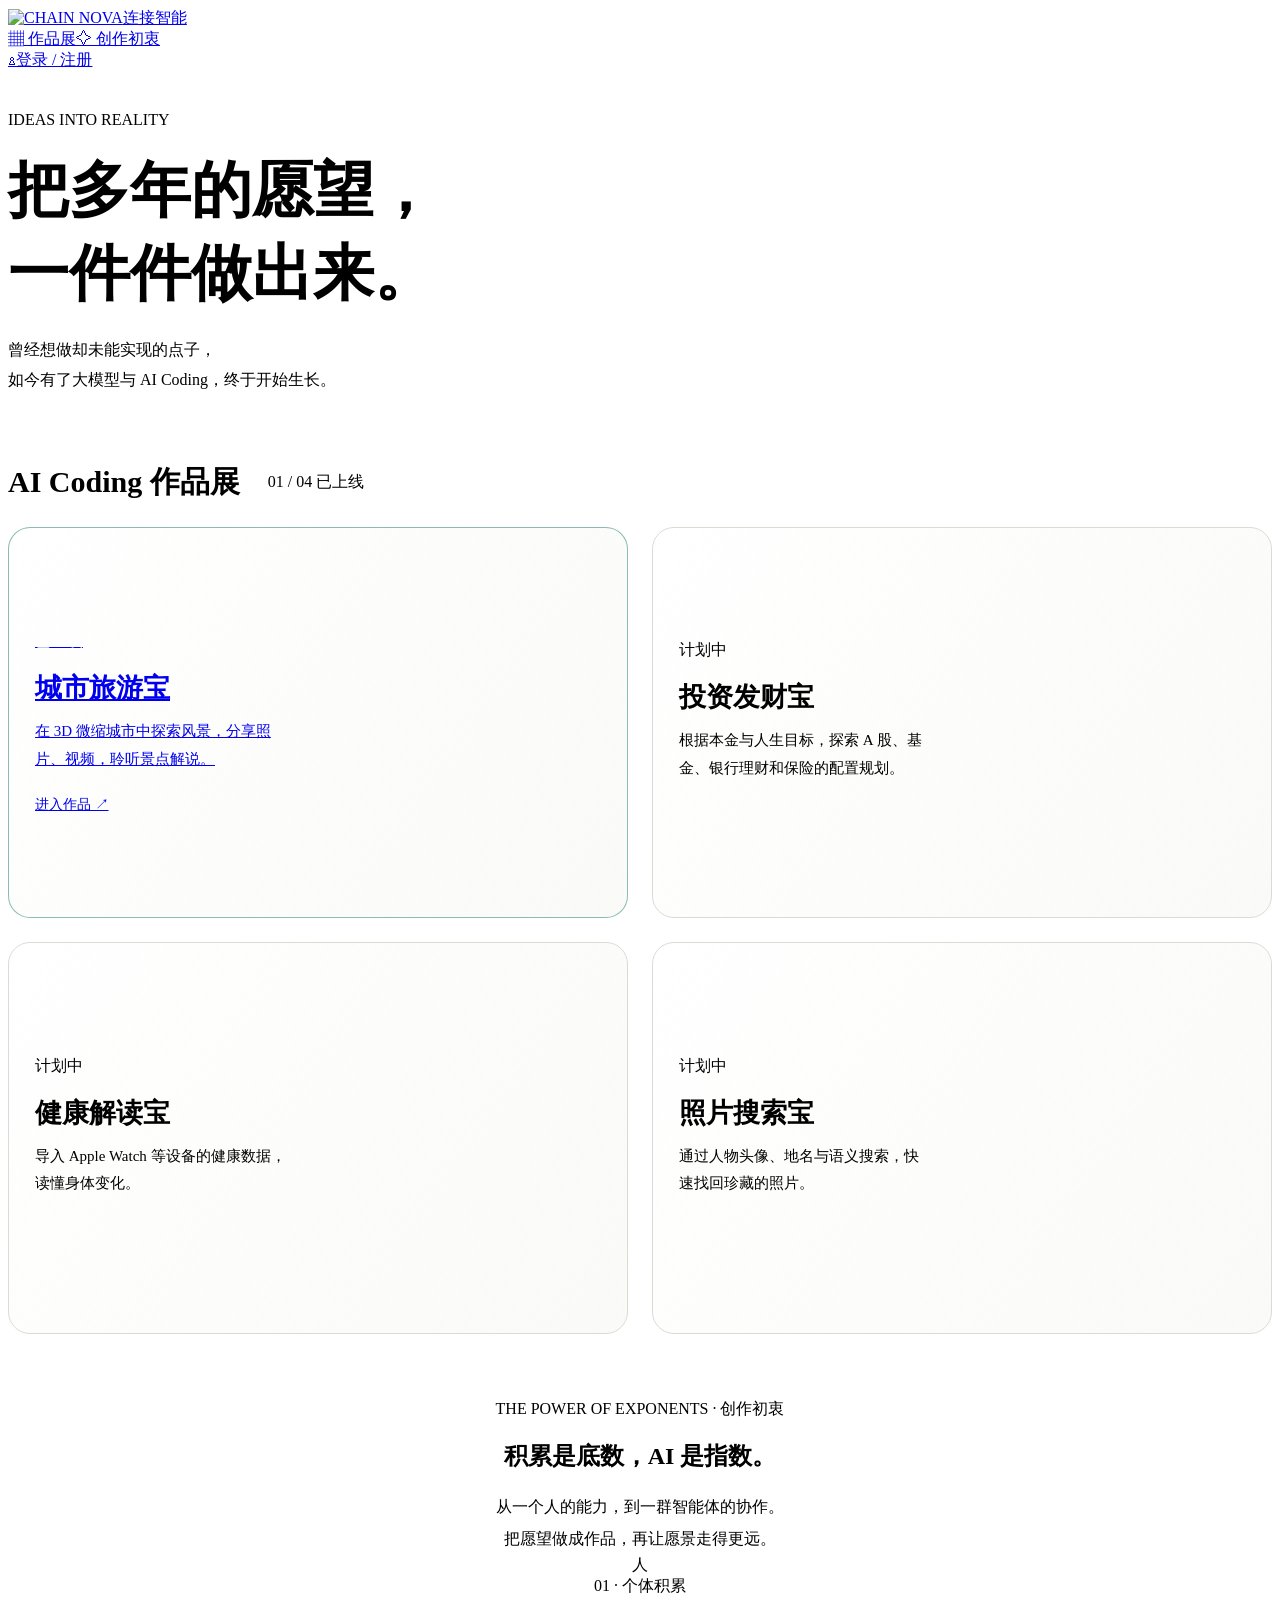
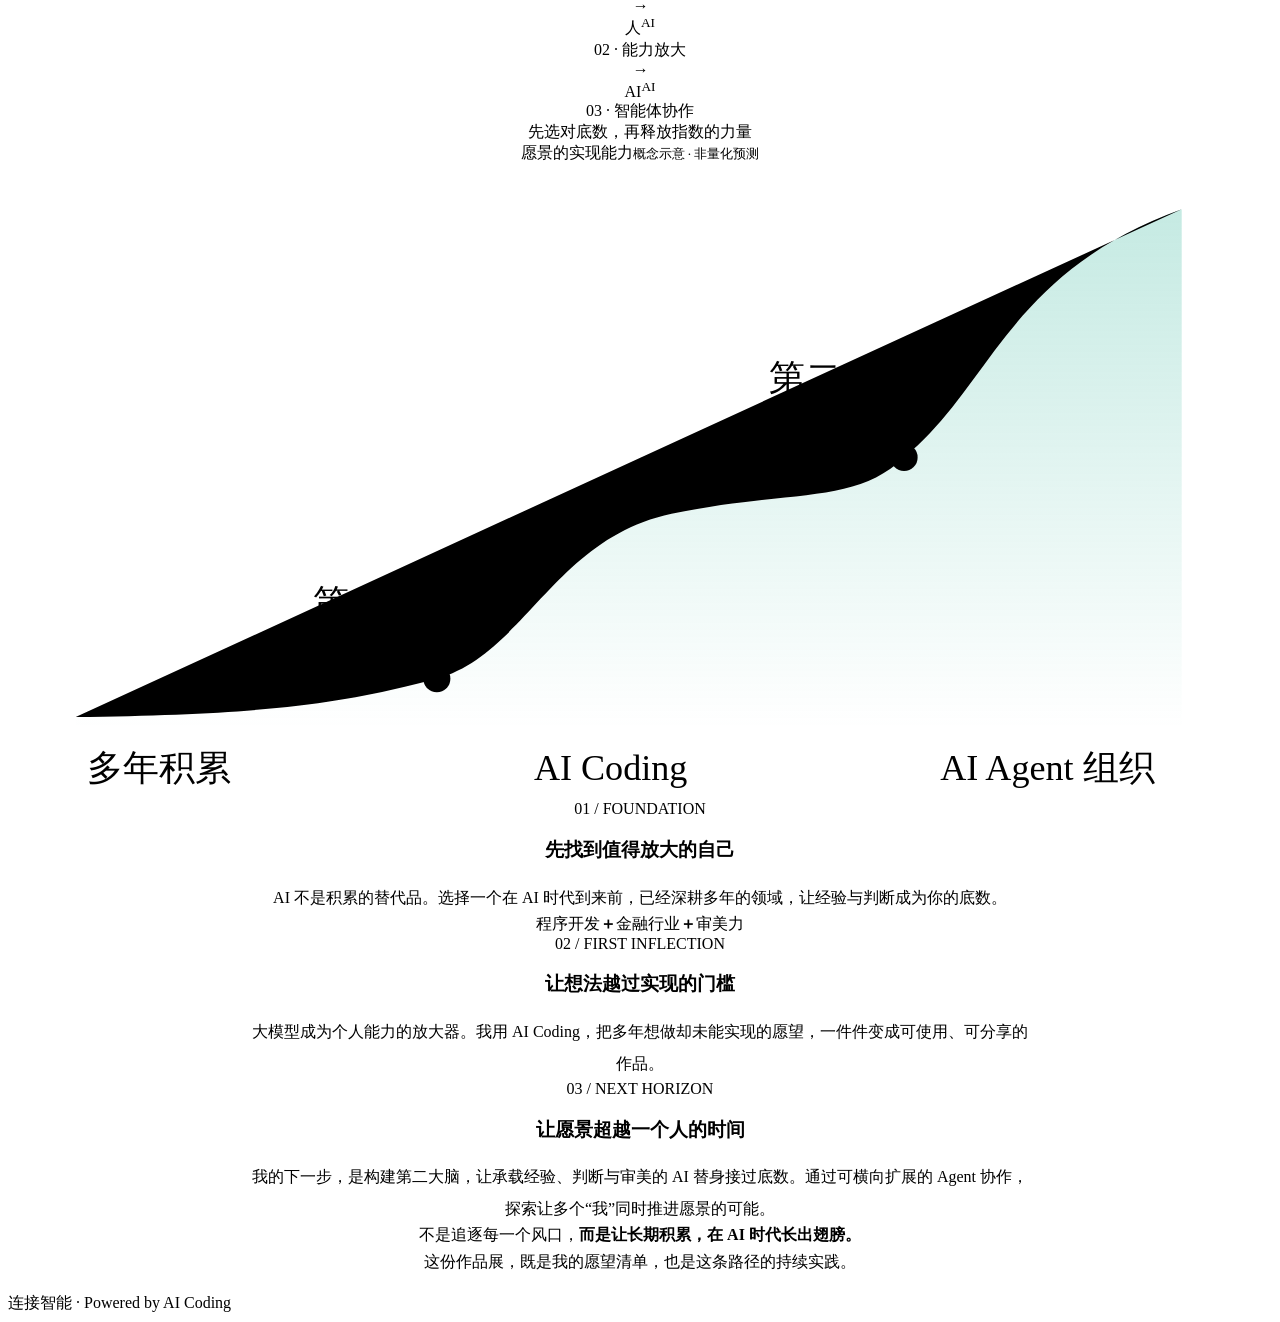
==== site/index.html @ 570d6c94 "feat: initialize city atlas with responsive mobile experience" ====
<!doctype html><html lang="zh-CN"><head><meta charset="utf-8"><meta name="viewport" content="width=device-width,initial-scale=1"><title>连接智能 · AI Coding 作品展</title><link rel="stylesheet" href="/shared.css"><link rel="stylesheet" href="/manifesto.css"><style>
.hero{display:grid;grid-template-columns:1.05fr 1fr;gap:40px;align-items:center;padding:40px 0}.hero h1{font-size:clamp(36px,4.8vw,62px);margin:20px 0}.hero p{font-size:16px;line-height:1.9;max-width:500px}.hero-art{height:290px;border-radius:40px;background:radial-gradient(ellipse,#dce9db80,transparent 70%);position:relative}.exhibit-header{display:flex;align-items:center;gap:28px;margin:10px 0 24px}.exhibit-header h2{font-size:30px;margin:0}.works{display:grid;grid-template-columns:1fr 1fr;gap:24px}.work{display:grid;grid-template-columns:43% 57%;min-height:325px;border:1px solid #d7ddd3;border-radius:22px;background:linear-gradient(125deg,#fff9,#eeeee650);padding:26px 0 26px 26px;overflow:hidden;transition:transform .3s,box-shadow .3s}.work.live{border-color:#26837888;cursor:pointer}.work.live:hover{transform:translateY(-6px) rotate(-.3deg);box-shadow:0 20px 40px #244c4319}.work-copy{align-self:center;z-index:1;min-width:0}.work h3{font-size:27px;white-space:nowrap;margin:18px 0 12px}.work p{font-size:15px;line-height:1.85;margin:0 0 22px;overflow-wrap:anywhere}.work-art{width:100%;height:270px;align-self:center;min-width:0}.planned .work-art{filter:grayscale(1);opacity:.72}.work .enter{color:var(--accent);font-size:14px}.live .status-pill{background:var(--accent);color:white}.origin{padding:65px 0 15px;text-align:center}.origin p{max-width:780px;margin:auto;font-size:16px;line-height:2}.hero-art canvas,.work-art canvas{width:100%;height:100%;display:block}@media(max-width:1000px){.work{grid-template-columns:1fr;padding:24px}.work-art{grid-row:1;height:220px}.work h3{font-size:24px}.work p{margin-bottom:14px}}@media(max-width:650px){.hero{grid-template-columns:1fr;gap:0;padding:25px 0}.hero-art{height:210px}.works{grid-template-columns:1fr}.work{grid-template-columns:1fr}.hero h1{font-size:38px}.exhibit-header{gap:14px}.exhibit-header h2{font-size:24px}}@media(prefers-reduced-motion:reduce){.work.live:hover{transform:none}}

.hero-art{background:url('/assets/atelier.png') center/contain no-repeat;mix-blend-mode:multiply}
.work-art{height:auto;aspect-ratio:1;background-image:url('/assets/work-models.png');background-size:200% 200%;background-repeat:no-repeat;mix-blend-mode:multiply;transition:transform .35s}
.work-art[data-model=city]{background-position:0 0}.work-art[data-model=photo]{background-position:100% 0}.work-art[data-model=health]{background-position:0 100%}.work-art[data-model=wealth]{background-position:100% 100%}
@media(max-width:1000px){.work-art{max-width:310px;justify-self:center}}
@media(prefers-reduced-motion:reduce){.work-art{transition:none;transform:none!important}}
</style></head><body><nav class="site-nav"><a class="logo" href="/"><img src="/assets/logo.png" alt="CHAIN NOVA">连接智能</a><div class="showcase-nav"><a href="#works"><span>▦</span> 作品展</a><a href="#origin"><span>✧</span> 创作初衷</a></div><span class="nav-spacer"></span><a id="account-link" class="account-pill" href="/account/"><span aria-hidden="true">♙</span><span class="account-label">登录 / 注册</span></a></nav><main class="wrap"><section class="hero"><div><div class="eyebrow">IDEAS INTO REALITY</div><h1>把多年的愿望，<br>一件件做出来。</h1><p class="muted">曾经想做却未能实现的点子，<br>如今有了大模型与 AI Coding，终于开始生长。</p></div><div class="hero-art" data-model="atelier" aria-label="立体创作空间"></div></section><div class="exhibit-header" id="works"><h2>AI Coding 作品展</h2><span class="muted">01 / 04 已上线</span></div><section class="works"><a class="work live" href="/city/"><div class="work-copy"><span class="status-pill">已上线</span><h3>城市旅游宝</h3><p>在 3D 微缩城市中探索风景，分享照片、视频，聆听景点解说。</p><span class="enter">进入作品 ↗</span></div><div class="work-art" data-model="city" aria-hidden="true"></div></a><article class="work planned"><div class="work-copy"><span class="status-pill">计划中</span><h3>投资发财宝</h3><p>根据本金与人生目标，探索 A 股、基金、银行理财和保险的配置规划。</p></div><div class="work-art" data-model="wealth" aria-hidden="true"></div></article><article class="work planned"><div class="work-copy"><span class="status-pill">计划中</span><h3>健康解读宝</h3><p>导入 Apple Watch 等设备的健康数据，读懂身体变化。</p></div><div class="work-art" data-model="health" aria-hidden="true"></div></article><article class="work planned"><div class="work-copy"><span class="status-pill">计划中</span><h3>照片搜索宝</h3><p>通过人物头像、地名与语义搜索，快速找回珍藏的照片。</p></div><div class="work-art" data-model="photo" aria-hidden="true"></div></article></section><section class="origin manifesto" id="origin"><div class="eyebrow">THE POWER OF EXPONENTS · 创作初衷</div><h2>积累是底数，AI 是指数。</h2><p class="manifesto-lead">从一个人的能力，到一群智能体的协作。<br>把愿望做成作品，再让愿景走得更远。</p><div class="vision-grid"><div class="formula-world" aria-label="人，人的AI次方，AI的AI次方"><div class="orbit-line"></div><div class="power-step"><div class="formula">人</div><span>01 · 个体积累</span></div><i>→</i><div class="power-step"><div class="formula">人<sup>AI</sup></div><span>02 · 能力放大</span></div><i>→</i><div class="power-step future"><div class="formula">AI<sup>AI</sup></div><span>03 · 智能体协作</span></div><div class="formula-caption">先选对底数，再释放指数的力量</div></div><div class="growth-panel"><div class="chart-heading"><span>愿景的实现能力</span><small>概念示意 · 非量化预测</small></div><svg viewBox="0 0 560 280" role="img" aria-label="个人积累、AI放大、智能体协作带来两次跃迁"><defs><linearGradient id="growth-fill" x1="0" y1="0" x2="0" y2="1"><stop stop-color="#3eb9a0" stop-opacity=".3"/><stop offset="1" stop-color="#3eb9a0" stop-opacity="0"/></linearGradient></defs><path class="chart-grid" d="M30 55H530M30 130H530M30 205H530"/><path fill="url(#growth-fill)" d="M30 245C115 244 149 239 190 228C229 217 242 166 294 155C347 144 375 151 397 130C436 98 443 48 520 20V250H30Z"/><path class="growth-line" d="M30 245C115 244 149 239 190 228C229 217 242 166 294 155C347 144 375 151 397 130C436 98 443 48 520 20"/><circle cx="190" cy="228" r="6"/><circle cx="397" cy="130" r="6"/><text x="135" y="200">第一次拐点</text><text x="337" y="100">第二次拐点</text><text class="chart-small" x="35" y="273">多年积累</text><text class="chart-small" x="233" y="273">AI Coding</text><text class="chart-small" x="413" y="273">AI Agent 组织</text></svg></div></div><div class="belief-cards"><article><span class="belief-index">01 / FOUNDATION</span><h3>先找到值得放大的自己</h3><p>AI 不是积累的替代品。选择一个在 AI 时代到来前，已经深耕多年的领域，让经验与判断成为你的底数。</p><div class="expertise"><span>程序开发</span><b>＋</b><span>金融行业</span><b>＋</b><span>审美力</span></div></article><article><span class="belief-index">02 / FIRST INFLECTION</span><h3>让想法越过实现的门槛</h3><p>大模型成为个人能力的放大器。我用 AI Coding，把多年想做却未能实现的愿望，一件件变成可使用、可分享的作品。</p></article><article><span class="belief-index">03 / NEXT HORIZON</span><h3>让愿景超越一个人的时间</h3><p>我的下一步，是构建第二大脑，让承载经验、判断与审美的 AI 替身接过底数。通过可横向扩展的 Agent 协作，探索让多个“我”同时推进愿景的可能。</p></article></div><div class="manifesto-close"><span>不是追逐每一个风口，</span><strong>而是让长期积累，在 AI 时代长出翅膀。</strong><p>这份作品展，既是我的愿望清单，也是这条路径的持续实践。</p></div></section></main><footer>连接智能 · Powered by AI Coding</footer><script type="module" src="/showcase.js"></script><script type="module">import{refreshUser}from'/session.js';refreshUser().then(s=>{if(s.user)document.querySelector('#account-link .account-label').textContent=s.user.username+' · 个人中心';});</script></body></html>
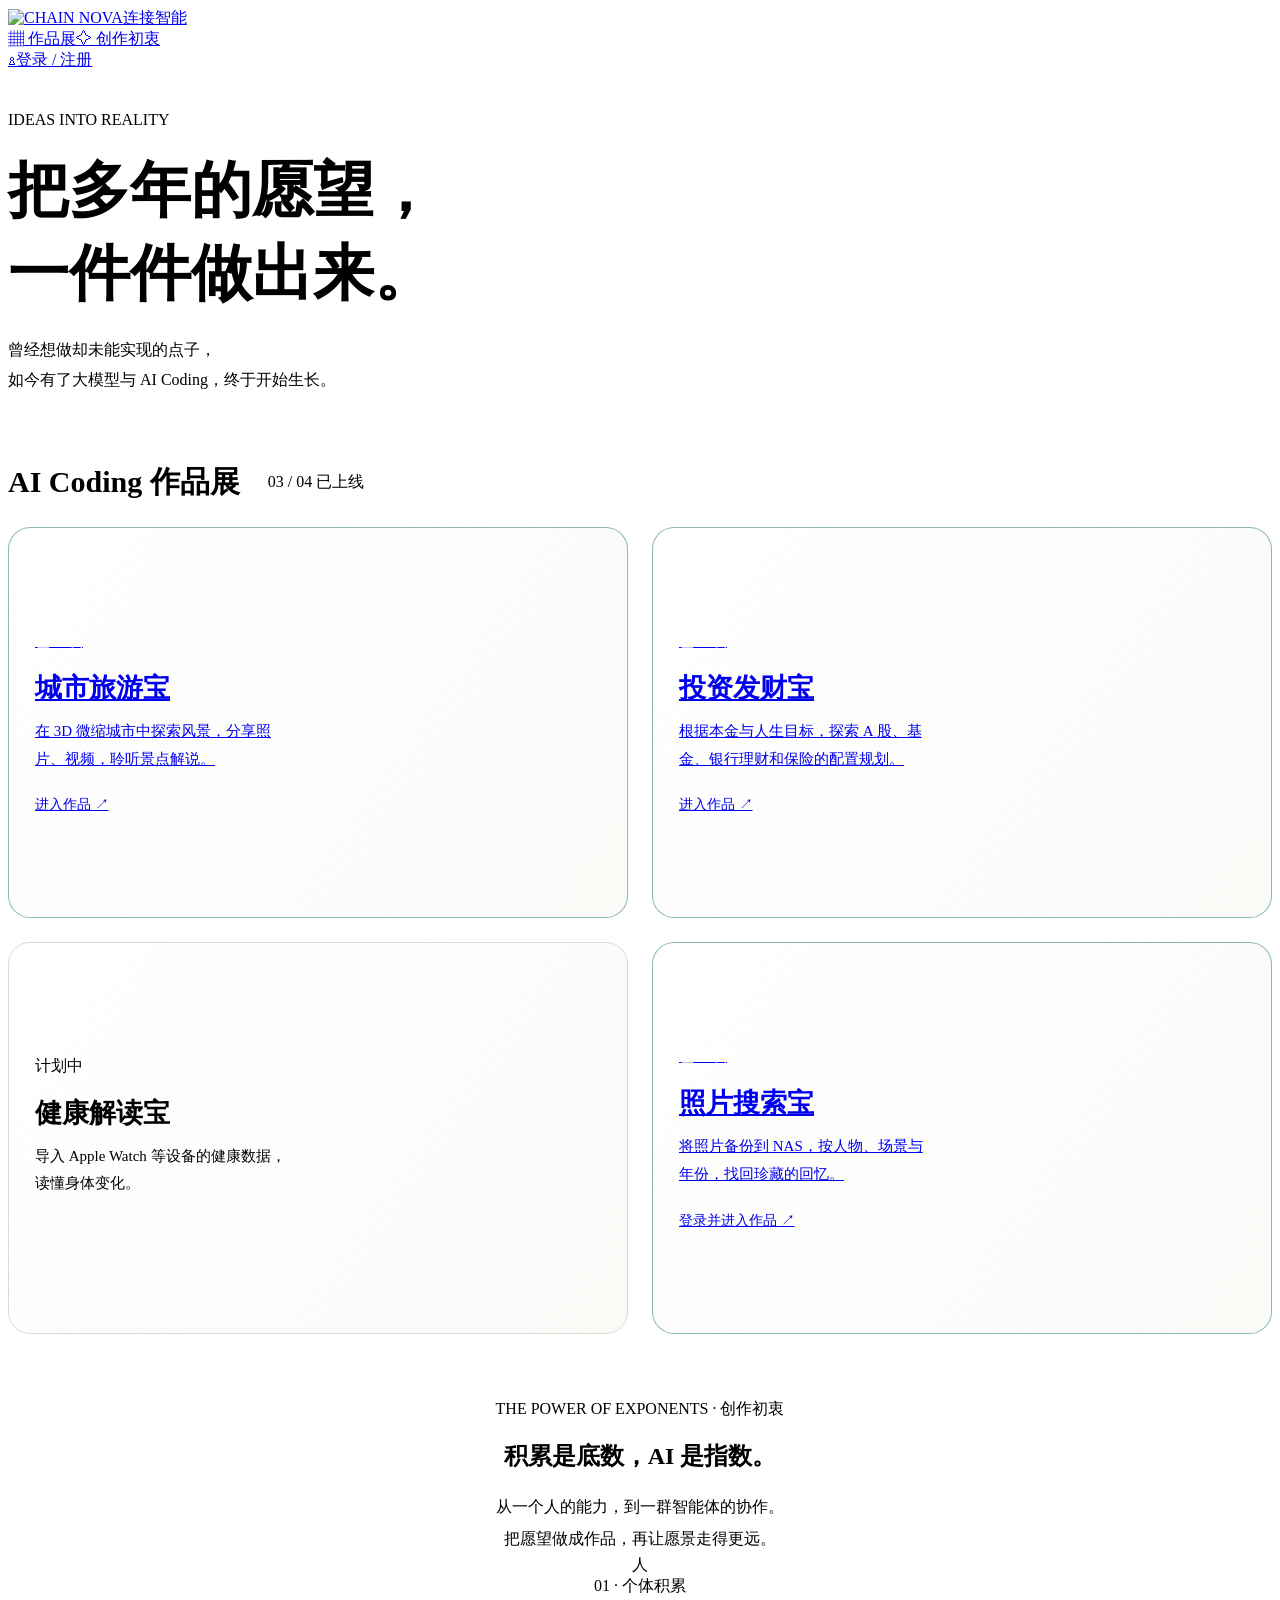
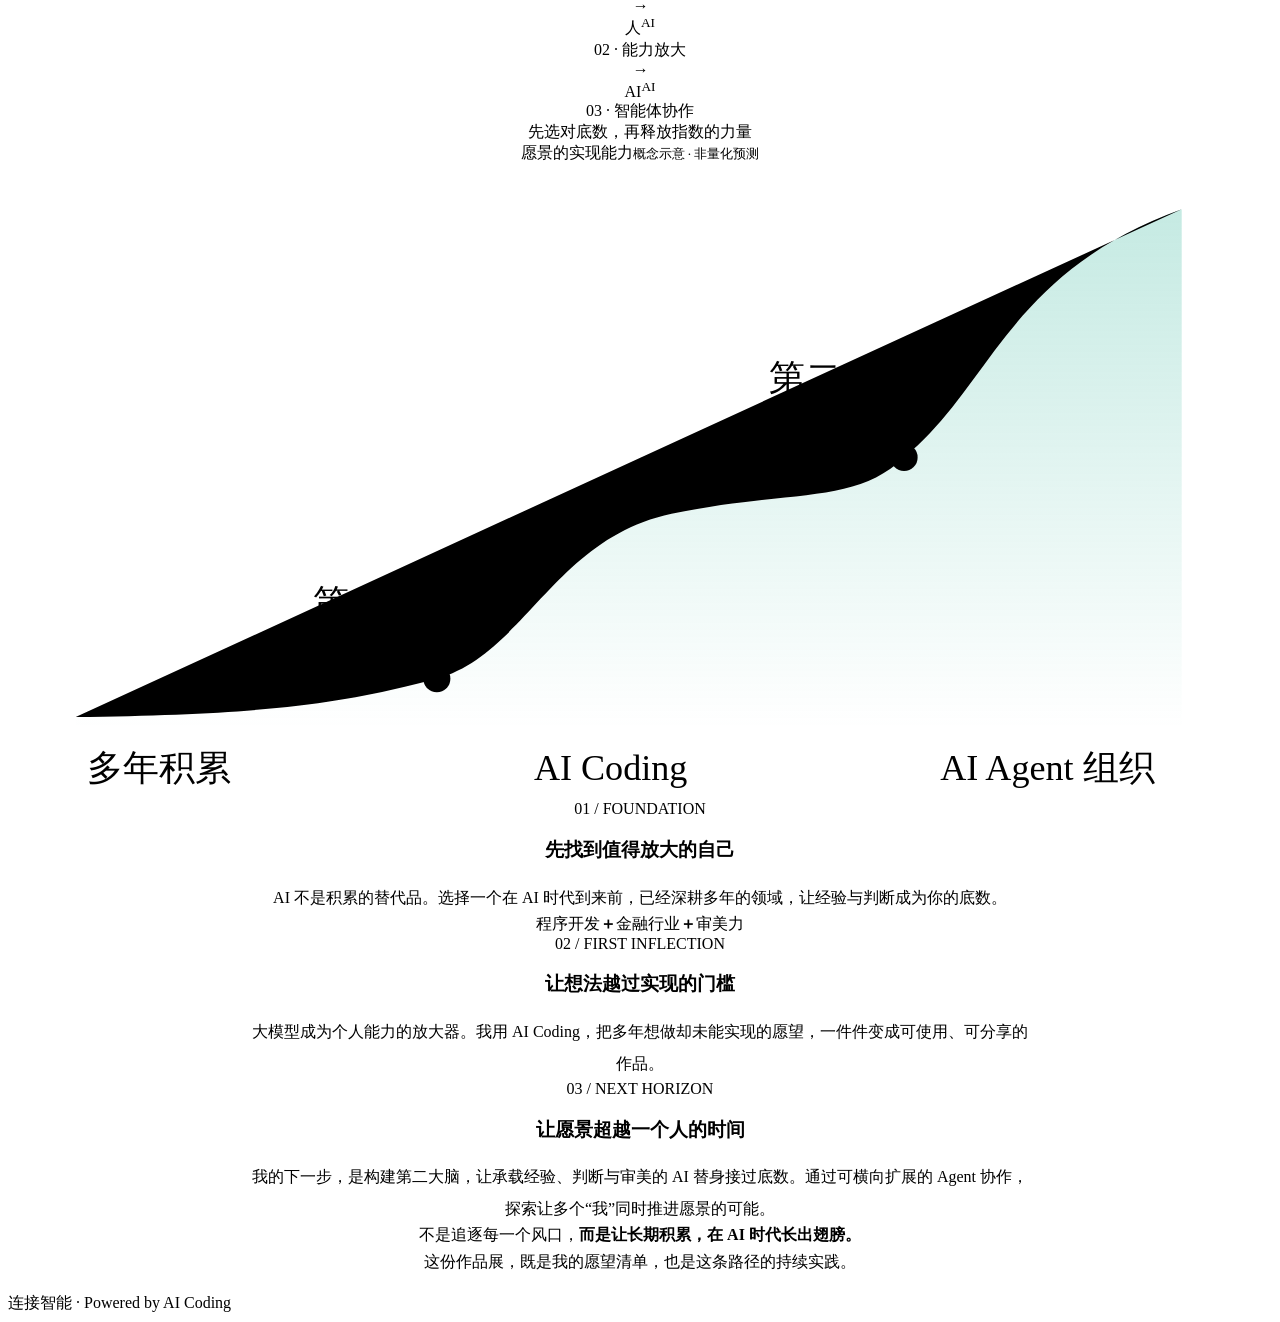
==== commit 6ac10328: "Link live photo and investment apps from showcase" ====
--- a/site/index.html
+++ b/site/index.html
@@ -6,4 +6,4 @@
 .work-art[data-model=city]{background-position:0 0}.work-art[data-model=photo]{background-position:100% 0}.work-art[data-model=health]{background-position:0 100%}.work-art[data-model=wealth]{background-position:100% 100%}
 @media(max-width:1000px){.work-art{max-width:310px;justify-self:center}}
 @media(prefers-reduced-motion:reduce){.work-art{transition:none;transform:none!important}}
-</style></head><body><nav class="site-nav"><a class="logo" href="/"><img src="/assets/logo.png" alt="CHAIN NOVA">连接智能</a><div class="showcase-nav"><a href="#works"><span>▦</span> 作品展</a><a href="#origin"><span>✧</span> 创作初衷</a></div><span class="nav-spacer"></span><a id="account-link" class="account-pill" href="/account/"><span aria-hidden="true">♙</span><span class="account-label">登录 / 注册</span></a></nav><main class="wrap"><section class="hero"><div><div class="eyebrow">IDEAS INTO REALITY</div><h1>把多年的愿望，<br>一件件做出来。</h1><p class="muted">曾经想做却未能实现的点子，<br>如今有了大模型与 AI Coding，终于开始生长。</p></div><div class="hero-art" data-model="atelier" aria-label="立体创作空间"></div></section><div class="exhibit-header" id="works"><h2>AI Coding 作品展</h2><span class="muted">01 / 04 已上线</span></div><section class="works"><a class="work live" href="/city/"><div class="work-copy"><span class="status-pill">已上线</span><h3>城市旅游宝</h3><p>在 3D 微缩城市中探索风景，分享照片、视频，聆听景点解说。</p><span class="enter">进入作品 ↗</span></div><div class="work-art" data-model="city" aria-hidden="true"></div></a><article class="work planned"><div class="work-copy"><span class="status-pill">计划中</span><h3>投资发财宝</h3><p>根据本金与人生目标，探索 A 股、基金、银行理财和保险的配置规划。</p></div><div class="work-art" data-model="wealth" aria-hidden="true"></div></article><article class="work planned"><div class="work-copy"><span class="status-pill">计划中</span><h3>健康解读宝</h3><p>导入 Apple Watch 等设备的健康数据，读懂身体变化。</p></div><div class="work-art" data-model="health" aria-hidden="true"></div></article><article class="work planned"><div class="work-copy"><span class="status-pill">计划中</span><h3>照片搜索宝</h3><p>通过人物头像、地名与语义搜索，快速找回珍藏的照片。</p></div><div class="work-art" data-model="photo" aria-hidden="true"></div></article></section><section class="origin manifesto" id="origin"><div class="eyebrow">THE POWER OF EXPONENTS · 创作初衷</div><h2>积累是底数，AI 是指数。</h2><p class="manifesto-lead">从一个人的能力，到一群智能体的协作。<br>把愿望做成作品，再让愿景走得更远。</p><div class="vision-grid"><div class="formula-world" aria-label="人，人的AI次方，AI的AI次方"><div class="orbit-line"></div><div class="power-step"><div class="formula">人</div><span>01 · 个体积累</span></div><i>→</i><div class="power-step"><div class="formula">人<sup>AI</sup></div><span>02 · 能力放大</span></div><i>→</i><div class="power-step future"><div class="formula">AI<sup>AI</sup></div><span>03 · 智能体协作</span></div><div class="formula-caption">先选对底数，再释放指数的力量</div></div><div class="growth-panel"><div class="chart-heading"><span>愿景的实现能力</span><small>概念示意 · 非量化预测</small></div><svg viewBox="0 0 560 280" role="img" aria-label="个人积累、AI放大、智能体协作带来两次跃迁"><defs><linearGradient id="growth-fill" x1="0" y1="0" x2="0" y2="1"><stop stop-color="#3eb9a0" stop-opacity=".3"/><stop offset="1" stop-color="#3eb9a0" stop-opacity="0"/></linearGradient></defs><path class="chart-grid" d="M30 55H530M30 130H530M30 205H530"/><path fill="url(#growth-fill)" d="M30 245C115 244 149 239 190 228C229 217 242 166 294 155C347 144 375 151 397 130C436 98 443 48 520 20V250H30Z"/><path class="growth-line" d="M30 245C115 244 149 239 190 228C229 217 242 166 294 155C347 144 375 151 397 130C436 98 443 48 520 20"/><circle cx="190" cy="228" r="6"/><circle cx="397" cy="130" r="6"/><text x="135" y="200">第一次拐点</text><text x="337" y="100">第二次拐点</text><text class="chart-small" x="35" y="273">多年积累</text><text class="chart-small" x="233" y="273">AI Coding</text><text class="chart-small" x="413" y="273">AI Agent 组织</text></svg></div></div><div class="belief-cards"><article><span class="belief-index">01 / FOUNDATION</span><h3>先找到值得放大的自己</h3><p>AI 不是积累的替代品。选择一个在 AI 时代到来前，已经深耕多年的领域，让经验与判断成为你的底数。</p><div class="expertise"><span>程序开发</span><b>＋</b><span>金融行业</span><b>＋</b><span>审美力</span></div></article><article><span class="belief-index">02 / FIRST INFLECTION</span><h3>让想法越过实现的门槛</h3><p>大模型成为个人能力的放大器。我用 AI Coding，把多年想做却未能实现的愿望，一件件变成可使用、可分享的作品。</p></article><article><span class="belief-index">03 / NEXT HORIZON</span><h3>让愿景超越一个人的时间</h3><p>我的下一步，是构建第二大脑，让承载经验、判断与审美的 AI 替身接过底数。通过可横向扩展的 Agent 协作，探索让多个“我”同时推进愿景的可能。</p></article></div><div class="manifesto-close"><span>不是追逐每一个风口，</span><strong>而是让长期积累，在 AI 时代长出翅膀。</strong><p>这份作品展，既是我的愿望清单，也是这条路径的持续实践。</p></div></section></main><footer>连接智能 · Powered by AI Coding</footer><script type="module" src="/showcase.js"></script><script type="module">import{refreshUser}from'/session.js';refreshUser().then(s=>{if(s.user)document.querySelector('#account-link .account-label').textContent=s.user.username+' · 个人中心';});</script></body></html>
+</style></head><body><nav class="site-nav"><a class="logo" href="/"><img src="/assets/logo.png" alt="CHAIN NOVA">连接智能</a><div class="showcase-nav"><a href="#works"><span>▦</span> 作品展</a><a href="#origin"><span>✧</span> 创作初衷</a></div><span class="nav-spacer"></span><a id="account-link" class="account-pill" href="/account/"><span aria-hidden="true">♙</span><span class="account-label">登录 / 注册</span></a></nav><main class="wrap"><section class="hero"><div><div class="eyebrow">IDEAS INTO REALITY</div><h1>把多年的愿望，<br>一件件做出来。</h1><p class="muted">曾经想做却未能实现的点子，<br>如今有了大模型与 AI Coding，终于开始生长。</p></div><div class="hero-art" data-model="atelier" aria-label="立体创作空间"></div></section><div class="exhibit-header" id="works"><h2>AI Coding 作品展</h2><span class="muted">03 / 04 已上线</span></div><section class="works"><a class="work live" href="/city/"><div class="work-copy"><span class="status-pill">已上线</span><h3>城市旅游宝</h3><p>在 3D 微缩城市中探索风景，分享照片、视频，聆听景点解说。</p><span class="enter">进入作品 ↗</span></div><div class="work-art" data-model="city" aria-hidden="true"></div></a><a class="work live" href="https://h.xpeter.net:6443/agent/"><div class="work-copy"><span class="status-pill">已上线</span><h3>投资发财宝</h3><p>根据本金与人生目标，探索 A 股、基金、银行理财和保险的配置规划。</p><span class="enter">进入作品 ↗</span></div><div class="work-art" data-model="wealth" aria-hidden="true"></div></a><article class="work planned"><div class="work-copy"><span class="status-pill">计划中</span><h3>健康解读宝</h3><p>导入 Apple Watch 等设备的健康数据，读懂身体变化。</p></div><div class="work-art" data-model="health" aria-hidden="true"></div></article><a class="work live" href="https://h.xpeter.net:6443/photo/"><div class="work-copy"><span class="status-pill">已上线</span><h3>照片搜索宝</h3><p>将照片备份到 NAS，按人物、场景与年份，找回珍藏的回忆。</p><span class="enter">登录并进入作品 ↗</span></div><div class="work-art" data-model="photo" aria-hidden="true"></div></a></section><section class="origin manifesto" id="origin"><div class="eyebrow">THE POWER OF EXPONENTS · 创作初衷</div><h2>积累是底数，AI 是指数。</h2><p class="manifesto-lead">从一个人的能力，到一群智能体的协作。<br>把愿望做成作品，再让愿景走得更远。</p><div class="vision-grid"><div class="formula-world" aria-label="人，人的AI次方，AI的AI次方"><div class="orbit-line"></div><div class="power-step"><div class="formula">人</div><span>01 · 个体积累</span></div><i>→</i><div class="power-step"><div class="formula">人<sup>AI</sup></div><span>02 · 能力放大</span></div><i>→</i><div class="power-step future"><div class="formula">AI<sup>AI</sup></div><span>03 · 智能体协作</span></div><div class="formula-caption">先选对底数，再释放指数的力量</div></div><div class="growth-panel"><div class="chart-heading"><span>愿景的实现能力</span><small>概念示意 · 非量化预测</small></div><svg viewBox="0 0 560 280" role="img" aria-label="个人积累、AI放大、智能体协作带来两次跃迁"><defs><linearGradient id="growth-fill" x1="0" y1="0" x2="0" y2="1"><stop stop-color="#3eb9a0" stop-opacity=".3"/><stop offset="1" stop-color="#3eb9a0" stop-opacity="0"/></linearGradient></defs><path class="chart-grid" d="M30 55H530M30 130H530M30 205H530"/><path fill="url(#growth-fill)" d="M30 245C115 244 149 239 190 228C229 217 242 166 294 155C347 144 375 151 397 130C436 98 443 48 520 20V250H30Z"/><path class="growth-line" d="M30 245C115 244 149 239 190 228C229 217 242 166 294 155C347 144 375 151 397 130C436 98 443 48 520 20"/><circle cx="190" cy="228" r="6"/><circle cx="397" cy="130" r="6"/><text x="135" y="200">第一次拐点</text><text x="337" y="100">第二次拐点</text><text class="chart-small" x="35" y="273">多年积累</text><text class="chart-small" x="233" y="273">AI Coding</text><text class="chart-small" x="413" y="273">AI Agent 组织</text></svg></div></div><div class="belief-cards"><article><span class="belief-index">01 / FOUNDATION</span><h3>先找到值得放大的自己</h3><p>AI 不是积累的替代品。选择一个在 AI 时代到来前，已经深耕多年的领域，让经验与判断成为你的底数。</p><div class="expertise"><span>程序开发</span><b>＋</b><span>金融行业</span><b>＋</b><span>审美力</span></div></article><article><span class="belief-index">02 / FIRST INFLECTION</span><h3>让想法越过实现的门槛</h3><p>大模型成为个人能力的放大器。我用 AI Coding，把多年想做却未能实现的愿望，一件件变成可使用、可分享的作品。</p></article><article><span class="belief-index">03 / NEXT HORIZON</span><h3>让愿景超越一个人的时间</h3><p>我的下一步，是构建第二大脑，让承载经验、判断与审美的 AI 替身接过底数。通过可横向扩展的 Agent 协作，探索让多个“我”同时推进愿景的可能。</p></article></div><div class="manifesto-close"><span>不是追逐每一个风口，</span><strong>而是让长期积累，在 AI 时代长出翅膀。</strong><p>这份作品展，既是我的愿望清单，也是这条路径的持续实践。</p></div></section></main><footer>连接智能 · Powered by AI Coding</footer><script type="module" src="/showcase.js"></script><script type="module">import{refreshUser}from'/session.js';refreshUser().then(s=>{if(s.user)document.querySelector('#account-link .account-label').textContent=s.user.username+' · 个人中心';});</script></body></html>
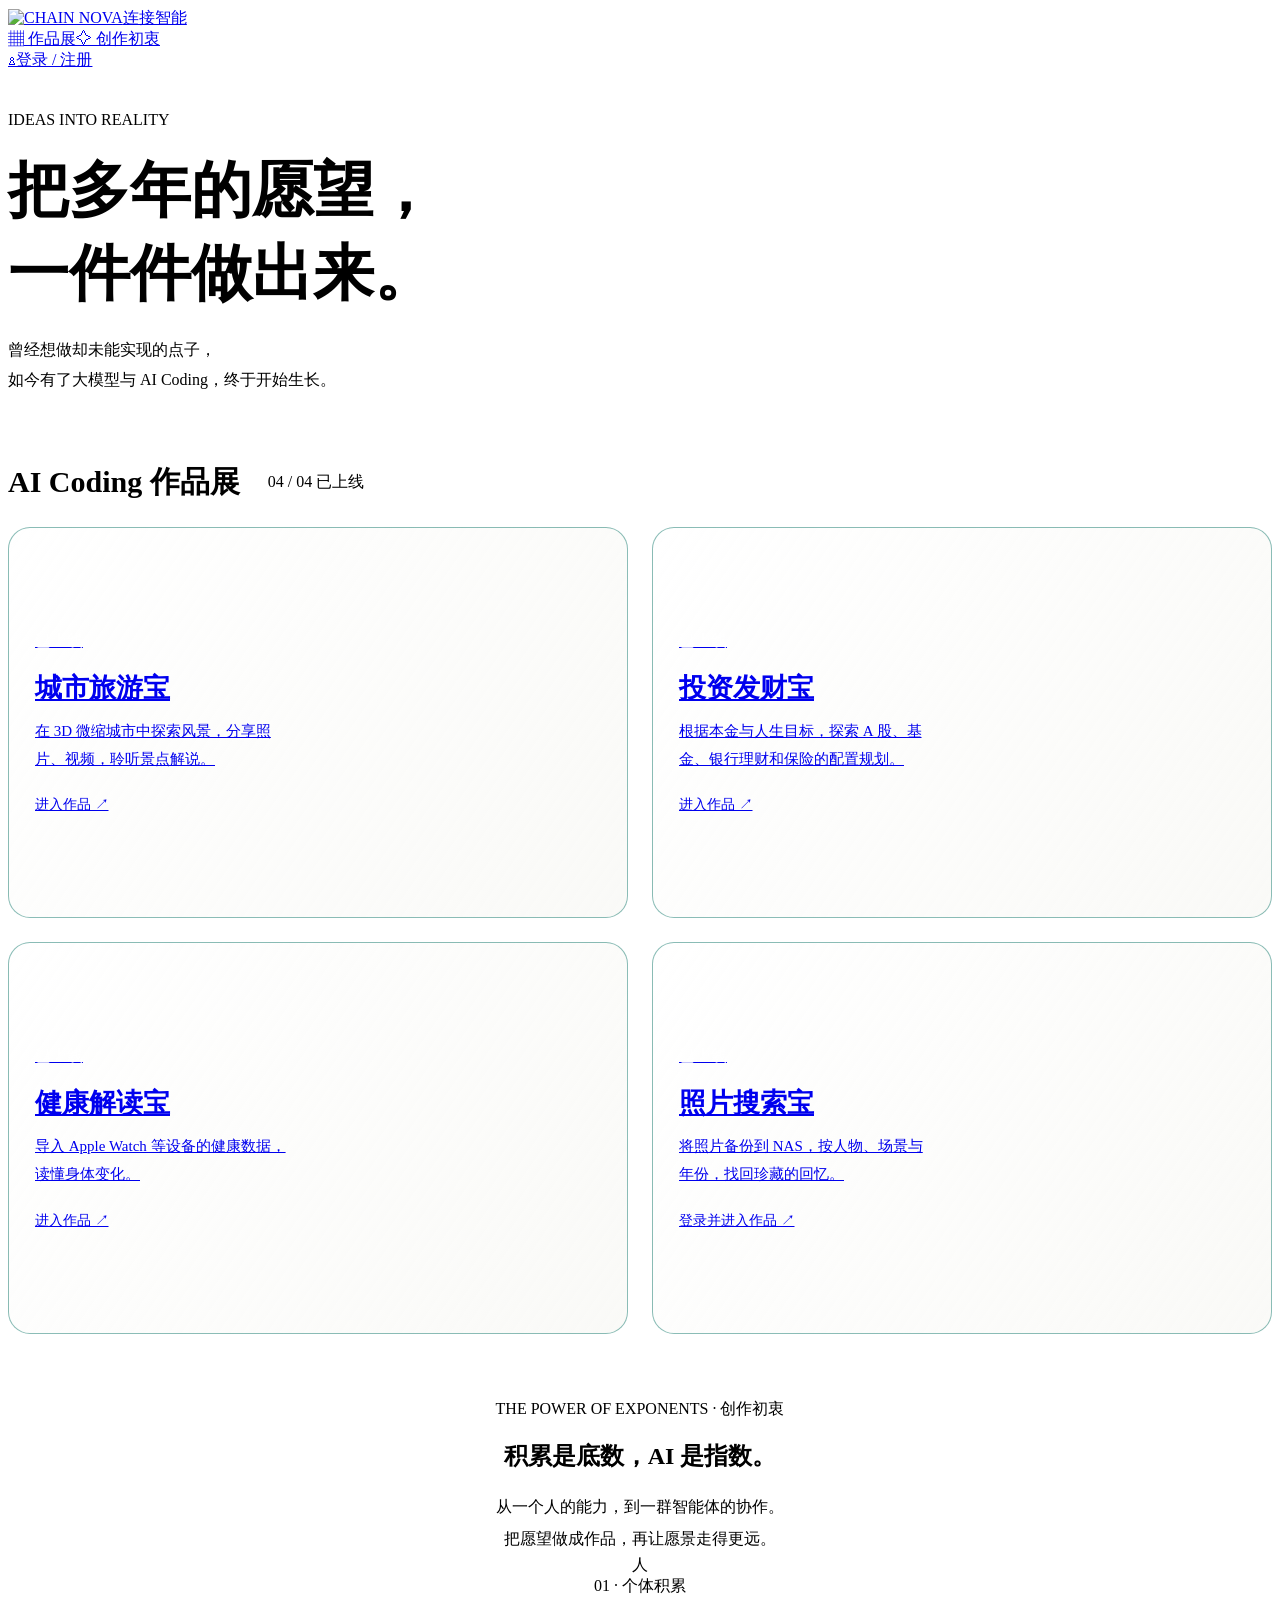
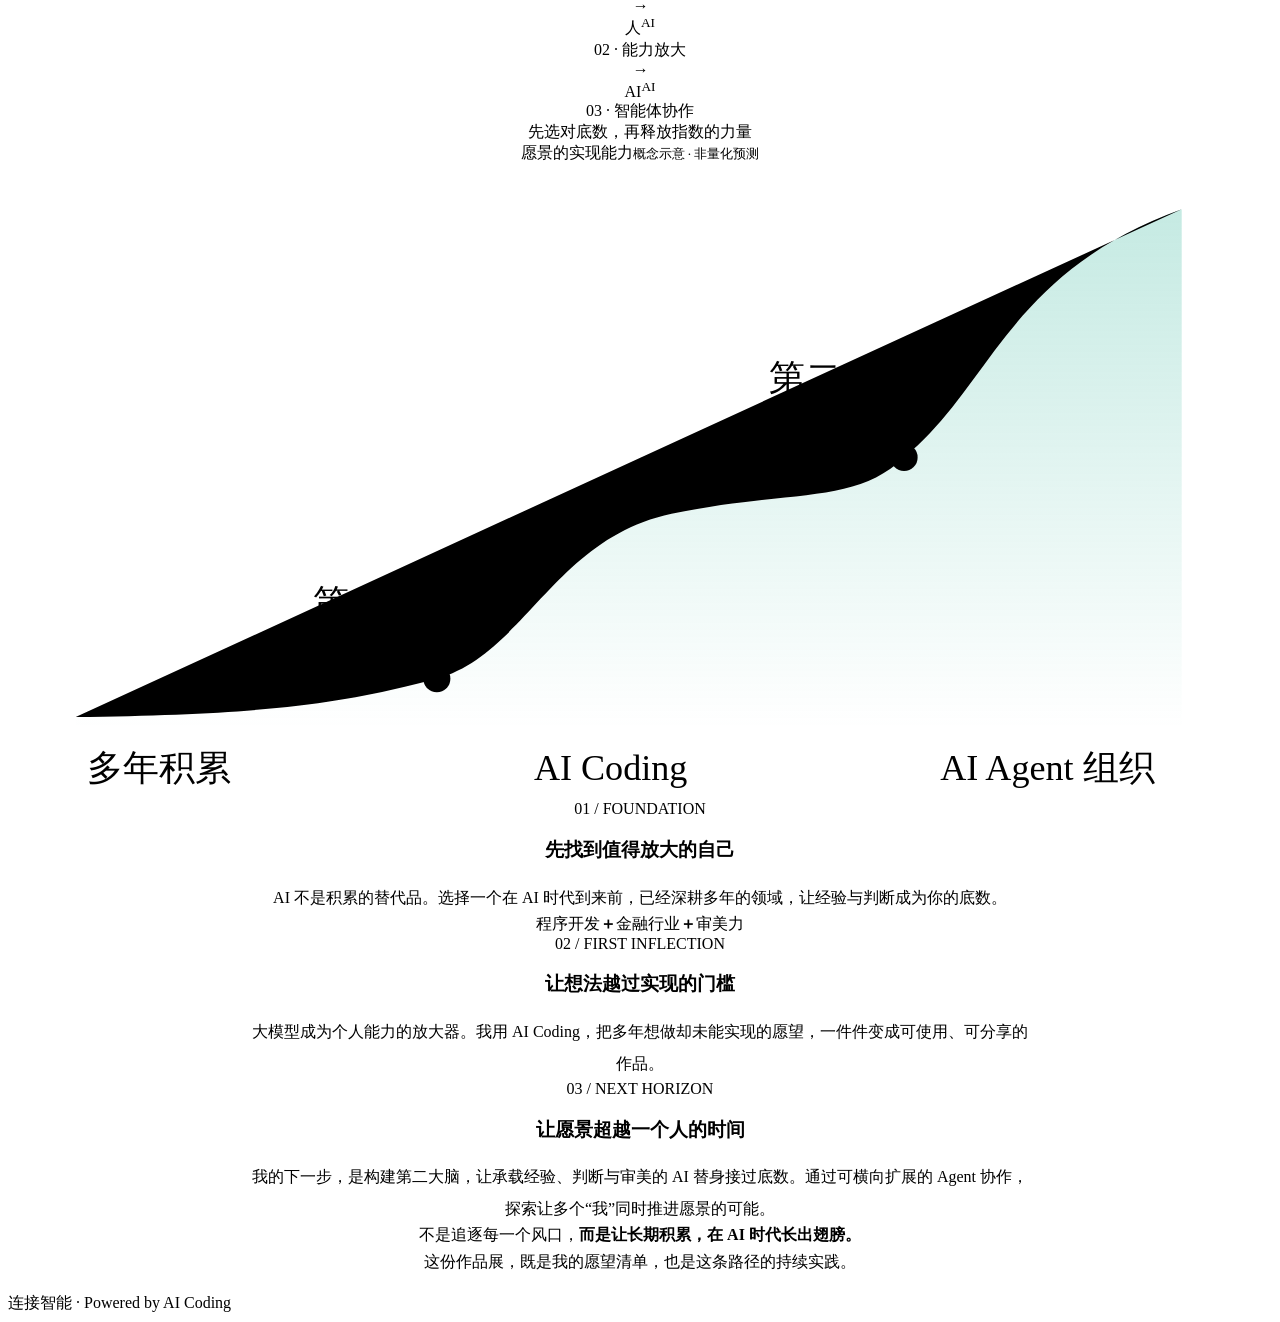
==== commit 7887f25c: "fix: link deployed health app from showcase" ====
--- a/site/index.html
+++ b/site/index.html
@@ -6,4 +6,4 @@
 .work-art[data-model=city]{background-position:0 0}.work-art[data-model=photo]{background-position:100% 0}.work-art[data-model=health]{background-position:0 100%}.work-art[data-model=wealth]{background-position:100% 100%}
 @media(max-width:1000px){.work-art{max-width:310px;justify-self:center}}
 @media(prefers-reduced-motion:reduce){.work-art{transition:none;transform:none!important}}
-</style></head><body><nav class="site-nav"><a class="logo" href="/"><img src="/assets/logo.png" alt="CHAIN NOVA">连接智能</a><div class="showcase-nav"><a href="#works"><span>▦</span> 作品展</a><a href="#origin"><span>✧</span> 创作初衷</a></div><span class="nav-spacer"></span><a id="account-link" class="account-pill" href="/account/"><span aria-hidden="true">♙</span><span class="account-label">登录 / 注册</span></a></nav><main class="wrap"><section class="hero"><div><div class="eyebrow">IDEAS INTO REALITY</div><h1>把多年的愿望，<br>一件件做出来。</h1><p class="muted">曾经想做却未能实现的点子，<br>如今有了大模型与 AI Coding，终于开始生长。</p></div><div class="hero-art" data-model="atelier" aria-label="立体创作空间"></div></section><div class="exhibit-header" id="works"><h2>AI Coding 作品展</h2><span class="muted">03 / 04 已上线</span></div><section class="works"><a class="work live" href="/city/"><div class="work-copy"><span class="status-pill">已上线</span><h3>城市旅游宝</h3><p>在 3D 微缩城市中探索风景，分享照片、视频，聆听景点解说。</p><span class="enter">进入作品 ↗</span></div><div class="work-art" data-model="city" aria-hidden="true"></div></a><a class="work live" href="https://h.xpeter.net:6443/agent/"><div class="work-copy"><span class="status-pill">已上线</span><h3>投资发财宝</h3><p>根据本金与人生目标，探索 A 股、基金、银行理财和保险的配置规划。</p><span class="enter">进入作品 ↗</span></div><div class="work-art" data-model="wealth" aria-hidden="true"></div></a><article class="work planned"><div class="work-copy"><span class="status-pill">计划中</span><h3>健康解读宝</h3><p>导入 Apple Watch 等设备的健康数据，读懂身体变化。</p></div><div class="work-art" data-model="health" aria-hidden="true"></div></article><a class="work live" href="https://h.xpeter.net:6443/photo/"><div class="work-copy"><span class="status-pill">已上线</span><h3>照片搜索宝</h3><p>将照片备份到 NAS，按人物、场景与年份，找回珍藏的回忆。</p><span class="enter">登录并进入作品 ↗</span></div><div class="work-art" data-model="photo" aria-hidden="true"></div></a></section><section class="origin manifesto" id="origin"><div class="eyebrow">THE POWER OF EXPONENTS · 创作初衷</div><h2>积累是底数，AI 是指数。</h2><p class="manifesto-lead">从一个人的能力，到一群智能体的协作。<br>把愿望做成作品，再让愿景走得更远。</p><div class="vision-grid"><div class="formula-world" aria-label="人，人的AI次方，AI的AI次方"><div class="orbit-line"></div><div class="power-step"><div class="formula">人</div><span>01 · 个体积累</span></div><i>→</i><div class="power-step"><div class="formula">人<sup>AI</sup></div><span>02 · 能力放大</span></div><i>→</i><div class="power-step future"><div class="formula">AI<sup>AI</sup></div><span>03 · 智能体协作</span></div><div class="formula-caption">先选对底数，再释放指数的力量</div></div><div class="growth-panel"><div class="chart-heading"><span>愿景的实现能力</span><small>概念示意 · 非量化预测</small></div><svg viewBox="0 0 560 280" role="img" aria-label="个人积累、AI放大、智能体协作带来两次跃迁"><defs><linearGradient id="growth-fill" x1="0" y1="0" x2="0" y2="1"><stop stop-color="#3eb9a0" stop-opacity=".3"/><stop offset="1" stop-color="#3eb9a0" stop-opacity="0"/></linearGradient></defs><path class="chart-grid" d="M30 55H530M30 130H530M30 205H530"/><path fill="url(#growth-fill)" d="M30 245C115 244 149 239 190 228C229 217 242 166 294 155C347 144 375 151 397 130C436 98 443 48 520 20V250H30Z"/><path class="growth-line" d="M30 245C115 244 149 239 190 228C229 217 242 166 294 155C347 144 375 151 397 130C436 98 443 48 520 20"/><circle cx="190" cy="228" r="6"/><circle cx="397" cy="130" r="6"/><text x="135" y="200">第一次拐点</text><text x="337" y="100">第二次拐点</text><text class="chart-small" x="35" y="273">多年积累</text><text class="chart-small" x="233" y="273">AI Coding</text><text class="chart-small" x="413" y="273">AI Agent 组织</text></svg></div></div><div class="belief-cards"><article><span class="belief-index">01 / FOUNDATION</span><h3>先找到值得放大的自己</h3><p>AI 不是积累的替代品。选择一个在 AI 时代到来前，已经深耕多年的领域，让经验与判断成为你的底数。</p><div class="expertise"><span>程序开发</span><b>＋</b><span>金融行业</span><b>＋</b><span>审美力</span></div></article><article><span class="belief-index">02 / FIRST INFLECTION</span><h3>让想法越过实现的门槛</h3><p>大模型成为个人能力的放大器。我用 AI Coding，把多年想做却未能实现的愿望，一件件变成可使用、可分享的作品。</p></article><article><span class="belief-index">03 / NEXT HORIZON</span><h3>让愿景超越一个人的时间</h3><p>我的下一步，是构建第二大脑，让承载经验、判断与审美的 AI 替身接过底数。通过可横向扩展的 Agent 协作，探索让多个“我”同时推进愿景的可能。</p></article></div><div class="manifesto-close"><span>不是追逐每一个风口，</span><strong>而是让长期积累，在 AI 时代长出翅膀。</strong><p>这份作品展，既是我的愿望清单，也是这条路径的持续实践。</p></div></section></main><footer>连接智能 · Powered by AI Coding</footer><script type="module" src="/showcase.js"></script><script type="module">import{refreshUser}from'/session.js';refreshUser().then(s=>{if(s.user)document.querySelector('#account-link .account-label').textContent=s.user.username+' · 个人中心';});</script></body></html>
+</style></head><body><nav class="site-nav"><a class="logo" href="/"><img src="/assets/logo.png" alt="CHAIN NOVA">连接智能</a><div class="showcase-nav"><a href="#works"><span>▦</span> 作品展</a><a href="#origin"><span>✧</span> 创作初衷</a></div><span class="nav-spacer"></span><a id="account-link" class="account-pill" href="/account/"><span aria-hidden="true">♙</span><span class="account-label">登录 / 注册</span></a></nav><main class="wrap"><section class="hero"><div><div class="eyebrow">IDEAS INTO REALITY</div><h1>把多年的愿望，<br>一件件做出来。</h1><p class="muted">曾经想做却未能实现的点子，<br>如今有了大模型与 AI Coding，终于开始生长。</p></div><div class="hero-art" data-model="atelier" aria-label="立体创作空间"></div></section><div class="exhibit-header" id="works"><h2>AI Coding 作品展</h2><span class="muted">04 / 04 已上线</span></div><section class="works"><a class="work live" href="https://h.xpeter.net:6443/city/"><div class="work-copy"><span class="status-pill">已上线</span><h3>城市旅游宝</h3><p>在 3D 微缩城市中探索风景，分享照片、视频，聆听景点解说。</p><span class="enter">进入作品 ↗</span></div><div class="work-art" data-model="city" aria-hidden="true"></div></a><a class="work live" href="https://h.xpeter.net:6443/agent/"><div class="work-copy"><span class="status-pill">已上线</span><h3>投资发财宝</h3><p>根据本金与人生目标，探索 A 股、基金、银行理财和保险的配置规划。</p><span class="enter">进入作品 ↗</span></div><div class="work-art" data-model="wealth" aria-hidden="true"></div></a><a class="work live" href="https://h.xpeter.net:6443/health/"><div class="work-copy"><span class="status-pill">已上线</span><h3>健康解读宝</h3><p>导入 Apple Watch 等设备的健康数据，读懂身体变化。</p><span class="enter">进入作品 ↗</span></div><div class="work-art" data-model="health" aria-hidden="true"></div></a><a class="work live" href="https://h.xpeter.net:6443/photo/"><div class="work-copy"><span class="status-pill">已上线</span><h3>照片搜索宝</h3><p>将照片备份到 NAS，按人物、场景与年份，找回珍藏的回忆。</p><span class="enter">登录并进入作品 ↗</span></div><div class="work-art" data-model="photo" aria-hidden="true"></div></a></section><section class="origin manifesto" id="origin"><div class="eyebrow">THE POWER OF EXPONENTS · 创作初衷</div><h2>积累是底数，AI 是指数。</h2><p class="manifesto-lead">从一个人的能力，到一群智能体的协作。<br>把愿望做成作品，再让愿景走得更远。</p><div class="vision-grid"><div class="formula-world" aria-label="人，人的AI次方，AI的AI次方"><div class="orbit-line"></div><div class="power-step"><div class="formula">人</div><span>01 · 个体积累</span></div><i>→</i><div class="power-step"><div class="formula">人<sup>AI</sup></div><span>02 · 能力放大</span></div><i>→</i><div class="power-step future"><div class="formula">AI<sup>AI</sup></div><span>03 · 智能体协作</span></div><div class="formula-caption">先选对底数，再释放指数的力量</div></div><div class="growth-panel"><div class="chart-heading"><span>愿景的实现能力</span><small>概念示意 · 非量化预测</small></div><svg viewBox="0 0 560 280" role="img" aria-label="个人积累、AI放大、智能体协作带来两次跃迁"><defs><linearGradient id="growth-fill" x1="0" y1="0" x2="0" y2="1"><stop stop-color="#3eb9a0" stop-opacity=".3"/><stop offset="1" stop-color="#3eb9a0" stop-opacity="0"/></linearGradient></defs><path class="chart-grid" d="M30 55H530M30 130H530M30 205H530"/><path fill="url(#growth-fill)" d="M30 245C115 244 149 239 190 228C229 217 242 166 294 155C347 144 375 151 397 130C436 98 443 48 520 20V250H30Z"/><path class="growth-line" d="M30 245C115 244 149 239 190 228C229 217 242 166 294 155C347 144 375 151 397 130C436 98 443 48 520 20"/><circle cx="190" cy="228" r="6"/><circle cx="397" cy="130" r="6"/><text x="135" y="200">第一次拐点</text><text x="337" y="100">第二次拐点</text><text class="chart-small" x="35" y="273">多年积累</text><text class="chart-small" x="233" y="273">AI Coding</text><text class="chart-small" x="413" y="273">AI Agent 组织</text></svg></div></div><div class="belief-cards"><article><span class="belief-index">01 / FOUNDATION</span><h3>先找到值得放大的自己</h3><p>AI 不是积累的替代品。选择一个在 AI 时代到来前，已经深耕多年的领域，让经验与判断成为你的底数。</p><div class="expertise"><span>程序开发</span><b>＋</b><span>金融行业</span><b>＋</b><span>审美力</span></div></article><article><span class="belief-index">02 / FIRST INFLECTION</span><h3>让想法越过实现的门槛</h3><p>大模型成为个人能力的放大器。我用 AI Coding，把多年想做却未能实现的愿望，一件件变成可使用、可分享的作品。</p></article><article><span class="belief-index">03 / NEXT HORIZON</span><h3>让愿景超越一个人的时间</h3><p>我的下一步，是构建第二大脑，让承载经验、判断与审美的 AI 替身接过底数。通过可横向扩展的 Agent 协作，探索让多个“我”同时推进愿景的可能。</p></article></div><div class="manifesto-close"><span>不是追逐每一个风口，</span><strong>而是让长期积累，在 AI 时代长出翅膀。</strong><p>这份作品展，既是我的愿望清单，也是这条路径的持续实践。</p></div></section></main><footer>连接智能 · Powered by AI Coding</footer><script type="module" src="/showcase.js"></script><script type="module">import{refreshUser}from'/session.js';refreshUser().then(s=>{if(s.user)document.querySelector('#account-link .account-label').textContent=s.user.username+' · 个人中心';});</script></body></html>
